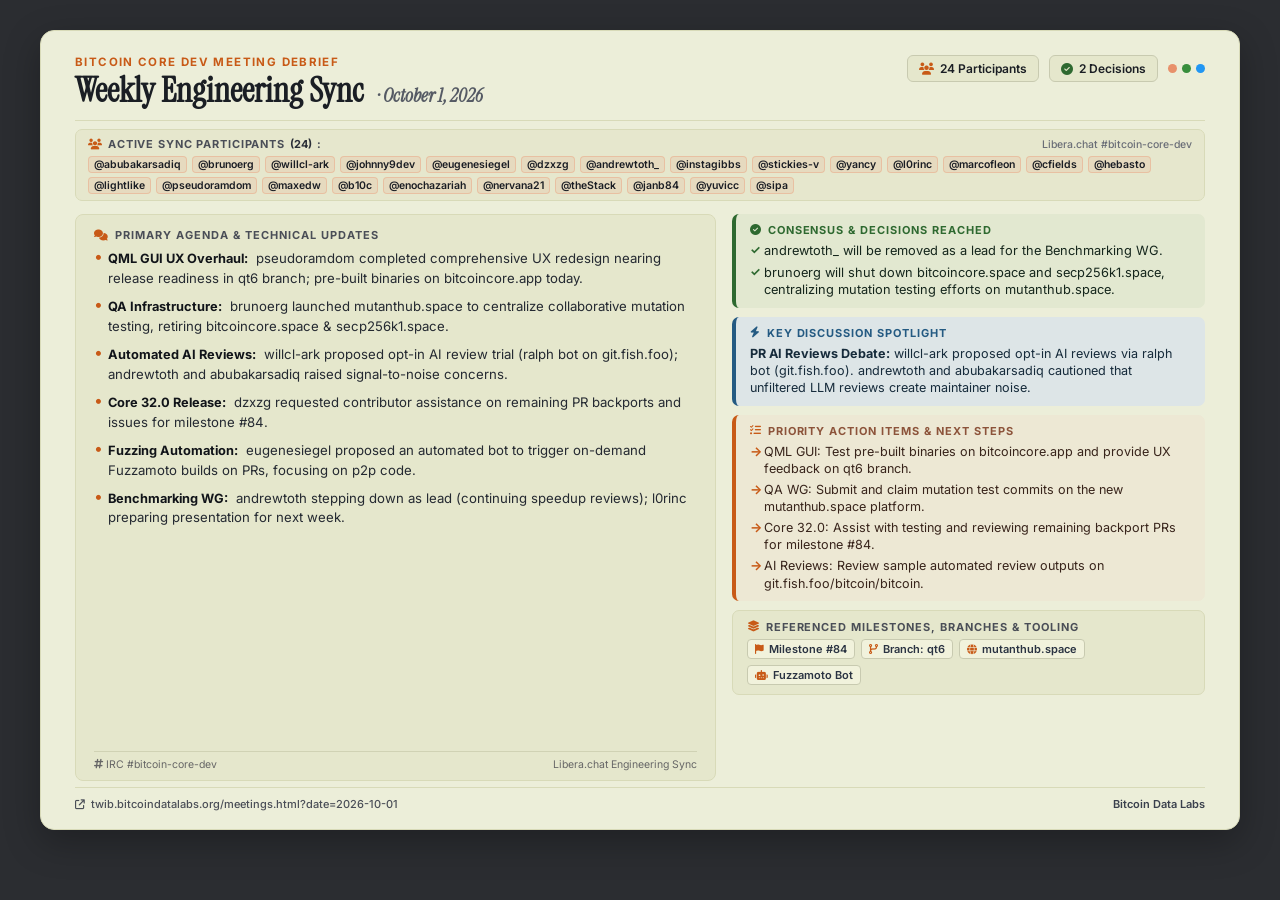
==== docs/meeting-card.html @ c8877c80 "feat(cards): high-density 1200x800 social card with full participant roster and discussion spotlight" ====
<!DOCTYPE html>
<html lang="en">
<head>
    <meta charset="UTF-8">
    <meta name="viewport" content="width=device-width, initial-scale=1.0">
    <title>Bitcoin Core Dev Meeting Card | Bitcoin Data Labs</title>
    
    <!-- Fonts -->
    <link rel="preconnect" href="https://fonts.googleapis.com">
    <link rel="preconnect" href="https://fonts.gstatic.com" crossorigin>
    <link href="https://fonts.googleapis.com/css2?family=Instrument+Serif:ital@0;1&family=Inter:wght@400;500;600;700&display=swap" rel="stylesheet">
    <link rel="stylesheet" href="https://cdnjs.cloudflare.com/ajax/libs/font-awesome/6.5.1/css/all.min.css">

    <style>
        :root {
            --bg-color: #ECEED9;
            --box-bg: #E5E7CC;
            --box-border: #D8DAB8;
            --accent-green: #2E6930;
            --accent-orange: #C85A17;
            --accent-blue: #245A82;
            --text-dark: #1A1E24;
            --text-muted: #555A64;
            --font-sans: 'Inter', -apple-system, BlinkMacSystemFont, "Segoe UI", Roboto, sans-serif;
            --font-serif: 'Instrument Serif', Georgia, serif;
        }

        * {
            box-sizing: border-box;
        }

        body {
            margin: 0;
            padding: 30px;
            background-color: #2B2D31;
            display: flex;
            justify-content: center;
            font-family: var(--font-sans);
            -webkit-font-smoothing: antialiased;
        }

        .meeting-social-card {
            width: 1200px;
            height: 800px;
            box-sizing: border-box;
            background-color: var(--bg-color);
            border: 1px solid #D8DAB8;
            border-radius: 14px;
            padding: 24px 34px 18px 34px;
            display: flex;
            flex-direction: column;
            justify-content: space-between;
            position: relative;
            overflow: hidden;
            box-shadow: 0 12px 36px rgba(0, 0, 0, 0.28);
        }

        /* Top Header */
        .card-header {
            display: flex;
            justify-content: space-between;
            align-items: flex-start;
            border-bottom: 1.5px solid #D8DAB8;
            padding-bottom: 11px;
        }

        .header-tag {
            font-size: 11.5px;
            font-weight: 700;
            letter-spacing: 0.12em;
            text-transform: uppercase;
            color: var(--accent-orange);
            margin-bottom: 3px;
        }

        .card-title-row {
            display: flex;
            align-items: baseline;
            gap: 14px;
        }

        .card-title {
            font-family: var(--font-serif);
            font-size: 34px;
            font-weight: 700;
            color: var(--text-dark);
            line-height: 1.1;
            margin: 0;
        }

        .card-date-badge {
            font-family: var(--font-serif);
            font-size: 19px;
            font-weight: 600;
            font-style: italic;
            color: var(--text-muted);
        }

        .header-right {
            display: flex;
            align-items: center;
            gap: 10px;
        }

        .meta-pill {
            background: #E5E7CC;
            border: 1px solid #C8CAB0;
            border-radius: 6px;
            padding: 5px 11px;
            font-size: 12px;
            font-weight: 600;
            color: var(--text-dark);
            display: flex;
            align-items: center;
            gap: 6px;
        }

        .logo-dots {
            display: flex;
            gap: 5px;
            align-items: center;
        }

        .logo-dot {
            width: 9px;
            height: 9px;
            border-radius: 50%;
        }

        /* Active Participants Strip */
        .active-participants-strip {
            display: flex;
            flex-direction: column;
            margin-top: 8px;
            margin-bottom: 4px;
            padding: 7px 12px 6px 12px;
            background-color: rgba(229, 231, 204, 0.85);
            border-radius: 7px;
            border: 1px solid #D8DAB8;
        }

        .participants-label {
            font-size: 11px;
            font-weight: 700;
            text-transform: uppercase;
            letter-spacing: 0.08em;
            color: #4A4E57;
            display: inline-flex;
            align-items: center;
            gap: 5px;
            white-space: nowrap;
        }

        .dev-pills-row {
            display: flex;
            flex-wrap: wrap;
            gap: 4px 5px;
            align-items: center;
            flex-grow: 1;
        }

        .dev-handle-pill {
            display: inline-flex;
            align-items: center;
            background-color: rgba(232, 145, 107, 0.14);
            border: 1px solid rgba(232, 145, 107, 0.35);
            border-radius: 4px;
            padding: 1px 5px;
            font-size: 10.5px;
            font-weight: 600;
            color: #1A1D24;
            font-family: var(--font-sans);
        }

        /* Main 2-Column Body */
        .card-body {
            display: grid;
            grid-template-columns: 1.15fr 0.85fr;
            gap: 16px;
            margin: 9px 0 6px 0;
            flex-grow: 1;
        }

        .card-col {
            display: flex;
            flex-direction: column;
            gap: 9px;
        }

        .card-box {
            background-color: var(--box-bg);
            border: 1px solid var(--box-border);
            border-radius: 8px;
            padding: 12px 16px;
            display: flex;
            flex-direction: column;
        }

        .topics-box {
            flex-grow: 1;
            display: flex;
            flex-direction: column;
            justify-content: space-between;
            padding: 13px 18px 9px 18px;
        }

        .box-title {
            font-size: 11px;
            font-weight: 700;
            text-transform: uppercase;
            letter-spacing: 0.09em;
            color: #4A4E57;
            margin-bottom: 7px;
            display: flex;
            align-items: center;
            gap: 6px;
        }

        .topics-list {
            list-style: none;
            padding: 0;
            margin: 0;
            display: flex;
            flex-direction: column;
            gap: 9.5px;
        }

        .topics-list li {
            font-family: var(--font-sans);
            font-size: 13.2px;
            line-height: 1.44;
            color: #242931;
            position: relative;
            padding-left: 14px;
        }

        .topics-list li::before {
            content: "•";
            position: absolute;
            left: 0;
            color: var(--accent-orange);
            font-size: 16px;
            line-height: 14px;
        }

        .topics-list li strong {
            font-family: var(--font-sans);
            font-size: 12.8px;
            font-weight: 700;
            color: #111419;
            margin-right: 4px;
        }

        /* Decisions Box (Green) */
        .decisions-card {
            border-left: 4px solid var(--accent-green);
            background-color: #E2E8D0;
            padding: 9px 14px;
            border-radius: 7px;
        }

        .decisions-list {
            list-style: none;
            padding: 0;
            margin: 0;
            display: flex;
            flex-direction: column;
            gap: 4px;
        }

        .decisions-list li {
            font-family: var(--font-sans);
            font-size: 12.8px;
            line-height: 1.36;
            color: #15261C;
            position: relative;
            padding-left: 14px;
        }

        .decisions-list li::before {
            content: "✓";
            position: absolute;
            left: 0;
            color: var(--accent-green);
            font-weight: bold;
            font-size: 12px;
        }

        /* Discussion Spotlight (Blue) */
        .spotlight-card {
            border-left: 4px solid var(--accent-blue);
            background-color: #DDE5E7;
            padding: 9px 14px;
            border-radius: 7px;
        }

        .spotlight-text {
            font-size: 12.6px;
            line-height: 1.38;
            color: #162B3B;
            margin: 0;
        }

        /* Action Items Box (Orange) */
        .actions-card {
            border-left: 4px solid var(--accent-orange);
            background-color: #EDE8D4;
            padding: 9px 14px;
            border-radius: 7px;
        }

        .actions-list {
            list-style: none;
            padding: 0;
            margin: 0;
            display: flex;
            flex-direction: column;
            gap: 4px;
        }

        .actions-list li {
            font-family: var(--font-sans);
            font-size: 12.6px;
            line-height: 1.36;
            color: #38241B;
            position: relative;
            padding-left: 14px;
        }

        .actions-list li::before {
            content: "→";
            position: absolute;
            left: 0;
            color: var(--accent-orange);
            font-weight: bold;
            font-size: 13px;
        }

        /* Referenced Artifacts & PRs */
        .artifacts-box {
            padding: 9px 14px;
            background-color: var(--box-bg);
            border: 1px solid var(--box-border);
            border-radius: 7px;
        }

        .artifacts-container {
            display: flex;
            flex-wrap: wrap;
            gap: 6px;
            align-items: center;
        }

        .artifact-pill {
            display: inline-flex;
            align-items: center;
            gap: 5px;
            background: #F1F2DC;
            border: 1px solid #C8CAB0;
            border-radius: 4px;
            padding: 2px 7px;
            font-family: var(--font-sans);
            font-size: 11px;
            font-weight: 600;
            color: #2A3342;
        }

        /* Footer */
        .card-footer {
            display: flex;
            justify-content: space-between;
            align-items: center;
            border-top: 1.5px solid #D8DAB8;
            padding-top: 9px;
            font-size: 11px;
            color: var(--text-muted);
        }

        .footer-link {
            color: #4A4E57;
            text-decoration: none;
            font-weight: 500;
            display: flex;
            align-items: center;
            gap: 6px;
        }
    </style>
</head>
<body>

    <!-- Executive Meeting Social Card Target (1200x800, 3:2 Widescreen) -->
    <div class="meeting-social-card" id="meeting-social-card">
        <div>
            <!-- Header -->
            <div class="card-header">
                <div>
                    <div class="header-tag">BITCOIN CORE DEV MEETING DEBRIEF</div>
                    <div class="card-title-row">
                        <h2 class="card-title">Weekly Engineering Sync</h2>
                        <span class="card-date-badge" id="mcard-date">Loading date...</span>
                    </div>
                </div>
                <div class="header-right">
                    <div class="meta-pill">
                        <i class="fa-solid fa-users" style="color: var(--accent-orange);"></i>
                        <span id="mcard-participants">--</span>
                    </div>
                    <div class="meta-pill">
                        <i class="fa-solid fa-circle-check" style="color: var(--accent-green);"></i>
                        <span id="mcard-decisions-count">--</span>
                    </div>
                    <div class="logo-dots">
                        <span class="logo-dot" style="background-color: #E8916B;"></span>
                        <span class="logo-dot" style="background-color: #388E3C;"></span>
                        <span class="logo-dot" style="background-color: #2196F3;"></span>
                    </div>
                </div>
            </div>

            <!-- Active Participants Strip -->
            <div class="active-participants-strip" id="mcard-participants-strip">
                <div style="display: flex; justify-content: space-between; align-items: center; margin-bottom: 5px;">
                    <span class="participants-label"><i class="fa-solid fa-users" style="color: var(--accent-orange);"></i> Active Sync Participants <span style="letter-spacing: 0; font-weight: 700; color: #2A2E37;">(<span id="mcard-active-count">0</span>)</span>:</span>
                    <span style="font-size: 10.5px; color: #6A6E77; font-weight: 500;">Libera.chat #bitcoin-core-dev</span>
                </div>
                <div class="dev-pills-row" id="mcard-dev-pills">
                    <span class="dev-handle-pill">Loading contributors...</span>
                </div>
            </div>
        </div>

        <!-- 2-Column Body -->
        <div class="card-body">
            <!-- Left Column: Topics Discussed -->
            <div class="card-box topics-box">
                <div>
                    <div class="box-title">
                        <i class="fa-solid fa-comments" style="color: var(--accent-orange);"></i>
                        <span>Primary Agenda & Technical Updates</span>
                    </div>
                    <ul class="topics-list" id="mcard-topics">
                        <li>Loading topics...</li>
                    </ul>
                </div>
                <div style="display: flex; justify-content: space-between; align-items: center; border-top: 1px solid #D0D2B4; padding-top: 6px; margin-top: 6px; font-size: 10.5px; color: #666;">
                    <span><i class="fa-solid fa-hashtag"></i> IRC #bitcoin-core-dev</span>
                    <span>Libera.chat Engineering Sync</span>
                </div>
            </div>

            <!-- Right Column: Decisions, Spotlight, Actions & References -->
            <div class="card-col">
                <!-- Consensus & Decisions -->
                <div class="decisions-card">
                    <div class="box-title" style="margin-bottom: 5px; color: var(--accent-green);">
                        <i class="fa-solid fa-circle-check"></i>
                        <span>Consensus & Decisions Reached</span>
                    </div>
                    <ul class="decisions-list" id="mcard-decisions">
                        <li>Loading decisions...</li>
                    </ul>
                </div>

                <!-- Discussion Spotlight -->
                <div class="spotlight-card" id="mcard-spotlight-box">
                    <div class="box-title" style="margin-bottom: 5px; color: var(--accent-blue);">
                        <i class="fa-solid fa-bolt"></i>
                        <span>Key Discussion Spotlight</span>
                    </div>
                    <p class="spotlight-text" id="mcard-spotlight-text">
                        <strong>PR AI Reviews:</strong> willcl-ark proposed opt-in automated reviews via ralph bot. andrewtoth and abubakarsadiq cautioned that raw LLM output creates maintainer noise without expert curation.
                    </p>
                </div>

                <!-- Priority Action Items -->
                <div class="actions-card">
                    <div class="box-title" style="margin-bottom: 5px; color: #8C533A;">
                        <i class="fa-solid fa-list-check" style="color: var(--accent-orange);"></i>
                        <span>Priority Action Items & Next Steps</span>
                    </div>
                    <ul class="actions-list" id="mcard-actions">
                        <li>Loading actions...</li>
                    </ul>
                </div>

                <!-- Key Artifacts, PRs & Platforms -->
                <div class="artifacts-box">
                    <div class="box-title" style="margin-bottom: 5px;">
                        <i class="fa-solid fa-layer-group" style="color: var(--accent-orange);"></i>
                        <span>Referenced Milestones, Branches & Tooling</span>
                    </div>
                    <div class="artifacts-container" id="mcard-artifacts">
                        <span class="artifact-pill">Loading references...</span>
                    </div>
                </div>
            </div>
        </div>

        <!-- Footer -->
        <div class="card-footer">
            <span class="footer-link">
                <i class="fa-solid fa-arrow-up-right-from-square" style="font-size: 10px;"></i>
                <span id="mcard-permalink-text">twib.bitcoindatalabs.org/meetings.html</span>
            </span>
            <span style="font-weight: 600; color: #3A404D;">Bitcoin Data Labs</span>
        </div>
    </div>

    <!-- Hydrate Card Script -->
    <script>
        const params = new URLSearchParams(window.location.search);
        const targetDate = params.get('date');

        function formatDate(dateStr) {
            try {
                const parts = dateStr.split('-');
                if (parts.length === 3) {
                    const dt = new Date(parts[0], parts[1] - 1, parts[2]);
                    return dt.toLocaleDateString('en-US', { month: 'long', day: 'numeric', year: 'numeric' });
                }
            } catch (e) {}
            return dateStr;
        }

        fetch('data/meetings.json')
            .then(res => {
                if (!res.ok) throw new Error("Could not fetch meetings.json");
                return res.json();
            })
            .then(meetings => {
                if (!Array.isArray(meetings) || meetings.length === 0) return;
                const meeting = targetDate ? (meetings.find(m => m.date === targetDate) || meetings[0]) : meetings[0];
                
                // 1. Date
                const dateEl = document.getElementById('mcard-date');
                if (dateEl) dateEl.textContent = `·  ${formatDate(meeting.date)}`;

                // 2. Stats
                const participantsEl = document.getElementById('mcard-participants');
                if (participantsEl) {
                    participantsEl.textContent = `${meeting.participant_count || 0} Participants`;
                }

                const decisions = meeting.decisions_made || [];
                const decisionsCountEl = document.getElementById('mcard-decisions-count');
                if (decisionsCountEl) {
                    decisionsCountEl.textContent = `${decisions.length} Decision${decisions.length === 1 ? '' : 's'}`;
                }

                // 3. Active Sync Participants (render full active roster)
                const devPillsEl = document.getElementById('mcard-dev-pills');
                const participants = meeting.active_participants || meeting.key_participants || [];
                const activeCountEl = document.getElementById('mcard-active-count');
                if (activeCountEl) {
                    activeCountEl.textContent = participants.length;
                }
                if (devPillsEl) {
                    if (participants.length > 0) {
                        devPillsEl.innerHTML = participants.map(p => {
                            const cleanNick = p.replace(/^@/, '');
                            return `<span class="dev-handle-pill">@${cleanNick}</span>`;
                        }).join('');
                    } else {
                        devPillsEl.innerHTML = `<span style="font-size: 11px; color: #777;">General IRC sync</span>`;
                    }
                }

                // 4. Topics (render up to 6 high-density topics)
                const topicsEl = document.getElementById('mcard-topics');
                if (topicsEl) {
                    let rawTopics = (meeting.card_topics && meeting.card_topics.length > 0) 
                        ? [...meeting.card_topics] 
                        : (meeting.topics_discussed || []).filter(td => !td.toLowerCase().includes('no update'));
                    
                    // Render up to 6 substantive topics
                    topicsEl.innerHTML = rawTopics.slice(0, 6).map(t => {
                        let clean = t.replace(/https?:\/\/\S+/g, '').trim().replace(/\s+\./g, '.');
                        if (clean.includes(':')) {
                            const [prefix, rest] = clean.split(':', 1);
                            const afterColon = clean.substring(prefix.length + 1).trim();
                            return `<li><strong>${prefix}:</strong> ${afterColon}</li>`;
                        }
                        return `<li>${clean}</li>`;
                    }).join('');
                }

                // 5. Consensus & Decisions
                const decisionsEl = document.getElementById('mcard-decisions');
                if (decisionsEl) {
                    if (decisions.length > 0) {
                        decisionsEl.innerHTML = decisions.map(d => `<li>${d.replace(/https?:\/\/\S+/g, '').trim()}</li>`).join('');
                    } else if (meeting.x_priority_takeaway) {
                        decisionsEl.innerHTML = `<li>${meeting.x_priority_takeaway}</li>`;
                    } else {
                        decisionsEl.innerHTML = `<li>No formal consensus items or lead transitions recorded.</li>`;
                    }
                }

                // 6. Discussion Spotlight
                const spotlightTextEl = document.getElementById('mcard-spotlight-text');
                const spotlightBoxEl = document.getElementById('mcard-spotlight-box');
                if (spotlightTextEl && spotlightBoxEl) {
                    // Check if AI review debate is present in meeting
                    const aiTopic = (meeting.topics_discussed || []).find(t => t.toLowerCase().includes('automated ai') || t.toLowerCase().includes('ai reviews'));
                    if (aiTopic) {
                        spotlightTextEl.innerHTML = `<strong>PR AI Reviews Debate:</strong> willcl-ark proposed opt-in AI reviews via ralph bot (git.fish.foo). andrewtoth and abubakarsadiq cautioned that unfiltered LLM reviews create maintainer noise.`;
                        spotlightBoxEl.style.display = 'block';
                    } else if (meeting.x_priority_takeaway) {
                        spotlightTextEl.innerHTML = `<strong>Focus Priority:</strong> ${meeting.x_priority_takeaway}`;
                        spotlightBoxEl.style.display = 'block';
                    } else {
                        spotlightBoxEl.style.display = 'none';
                    }
                }

                // 7. Action Items (render up to 4 items)
                const actionsEl = document.getElementById('mcard-actions');
                const actions = meeting.action_items || [];
                if (actionsEl) {
                    if (actions.length > 0) {
                        actionsEl.innerHTML = actions.slice(0, 4).map(a => `<li>${a.replace(/https?:\/\/\S+/g, '').trim()}</li>`).join('');
                    } else {
                        actionsEl.innerHTML = `<li>Continue ongoing code review on active PRs.</li>`;
                    }
                }

                // 8. Key Artifacts & References
                const artifactsEl = document.getElementById('mcard-artifacts');
                if (artifactsEl) {
                    let artifacts = meeting.referenced_artifacts || [];
                    if (!artifacts || artifacts.length === 0) {
                        const prs = meeting.mentioned_prs || [];
                        artifacts = prs.map(p => ({ label: `Milestone #${p}`, icon: 'flag' }));
                        if (meeting.date === '2026-10-01') {
                            artifacts.push({ label: 'Branch: qt6', icon: 'code-branch' });
                            artifacts.push({ label: 'mutanthub.space', icon: 'globe' });
                            artifacts.push({ label: 'Fuzzamoto Bot', icon: 'robot' });
                        }
                    }
                    if (artifacts.length > 0) {
                        artifactsEl.innerHTML = artifacts.map(art => {
                            const iconClass = art.icon ? `fa-${art.icon}` : 'fa-tag';
                            return `<span class="artifact-pill"><i class="fa-solid ${iconClass}" style="color: var(--accent-orange); font-size: 10px;"></i>${art.label}</span>`;
                        }).join('');
                    } else {
                        artifactsEl.innerHTML = `<span class="artifact-pill" style="color:#777;">None</span>`;
                    }
                }

                // 9. Permalink
                const permalinkEl = document.getElementById('mcard-permalink-text');
                if (permalinkEl && meeting.date) {
                    permalinkEl.textContent = `twib.bitcoindatalabs.org/meetings.html?date=${meeting.date}`;
                }

                // Signal ready
                document.body.setAttribute('data-loaded', 'true');
            })
            .catch(err => {
                console.error("Hydration error:", err);
                document.body.setAttribute('data-loaded', 'true');
            });
    </script>
</body>
</html>
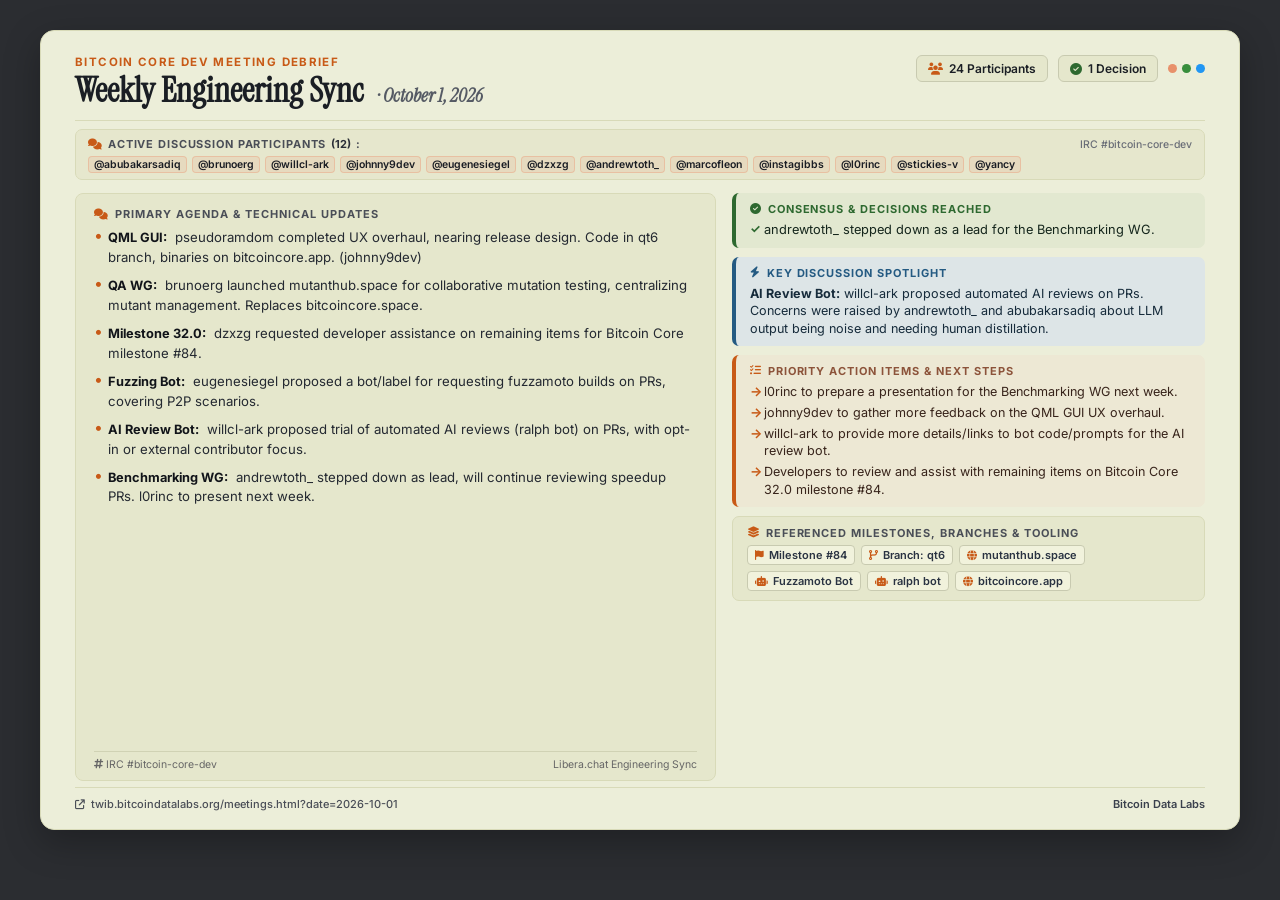
==== commit 3689c63c: "feat(cards): active discussion participant filtering and dynamic spotlight debate" ====
--- a/docs/meeting-card.html
+++ b/docs/meeting-card.html
@@ -420,8 +420,8 @@
             <!-- Active Participants Strip -->
             <div class="active-participants-strip" id="mcard-participants-strip">
                 <div style="display: flex; justify-content: space-between; align-items: center; margin-bottom: 5px;">
-                    <span class="participants-label"><i class="fa-solid fa-users" style="color: var(--accent-orange);"></i> Active Sync Participants <span style="letter-spacing: 0; font-weight: 700; color: #2A2E37;">(<span id="mcard-active-count">0</span>)</span>:</span>
-                    <span style="font-size: 10.5px; color: #6A6E77; font-weight: 500;">Libera.chat #bitcoin-core-dev</span>
+                    <span class="participants-label"><i class="fa-solid fa-comments" style="color: var(--accent-orange);"></i> Active Discussion Participants <span style="letter-spacing: 0; font-weight: 700; color: #2A2E37;">(<span id="mcard-active-count">0</span>)</span>:</span>
+                    <span style="font-size: 10.5px; color: #6A6E77; font-weight: 500;">IRC #bitcoin-core-dev</span>
                 </div>
                 <div class="dev-pills-row" id="mcard-dev-pills">
                     <span class="dev-handle-pill">Loading contributors...</span>
@@ -600,10 +600,14 @@
                 const spotlightTextEl = document.getElementById('mcard-spotlight-text');
                 const spotlightBoxEl = document.getElementById('mcard-spotlight-box');
                 if (spotlightTextEl && spotlightBoxEl) {
-                    // Check if AI review debate is present in meeting
-                    const aiTopic = (meeting.topics_discussed || []).find(t => t.toLowerCase().includes('automated ai') || t.toLowerCase().includes('ai reviews'));
-                    if (aiTopic) {
-                        spotlightTextEl.innerHTML = `<strong>PR AI Reviews Debate:</strong> willcl-ark proposed opt-in AI reviews via ralph bot (git.fish.foo). andrewtoth and abubakarsadiq cautioned that unfiltered LLM reviews create maintainer noise.`;
+                    if (meeting.spotlight_debate) {
+                        let text = meeting.spotlight_debate.replace(/https?:\/\/\S+/g, '').trim();
+                        if (text.includes(':')) {
+                            const [head, rest] = text.split(':', 1);
+                            spotlightTextEl.innerHTML = `<strong>${head.trim()}:</strong> ${text.substring(head.length + 1).trim()}`;
+                        } else {
+                            spotlightTextEl.innerHTML = text;
+                        }
                         spotlightBoxEl.style.display = 'block';
                     } else if (meeting.x_priority_takeaway) {
                         spotlightTextEl.innerHTML = `<strong>Focus Priority:</strong> ${meeting.x_priority_takeaway}`;
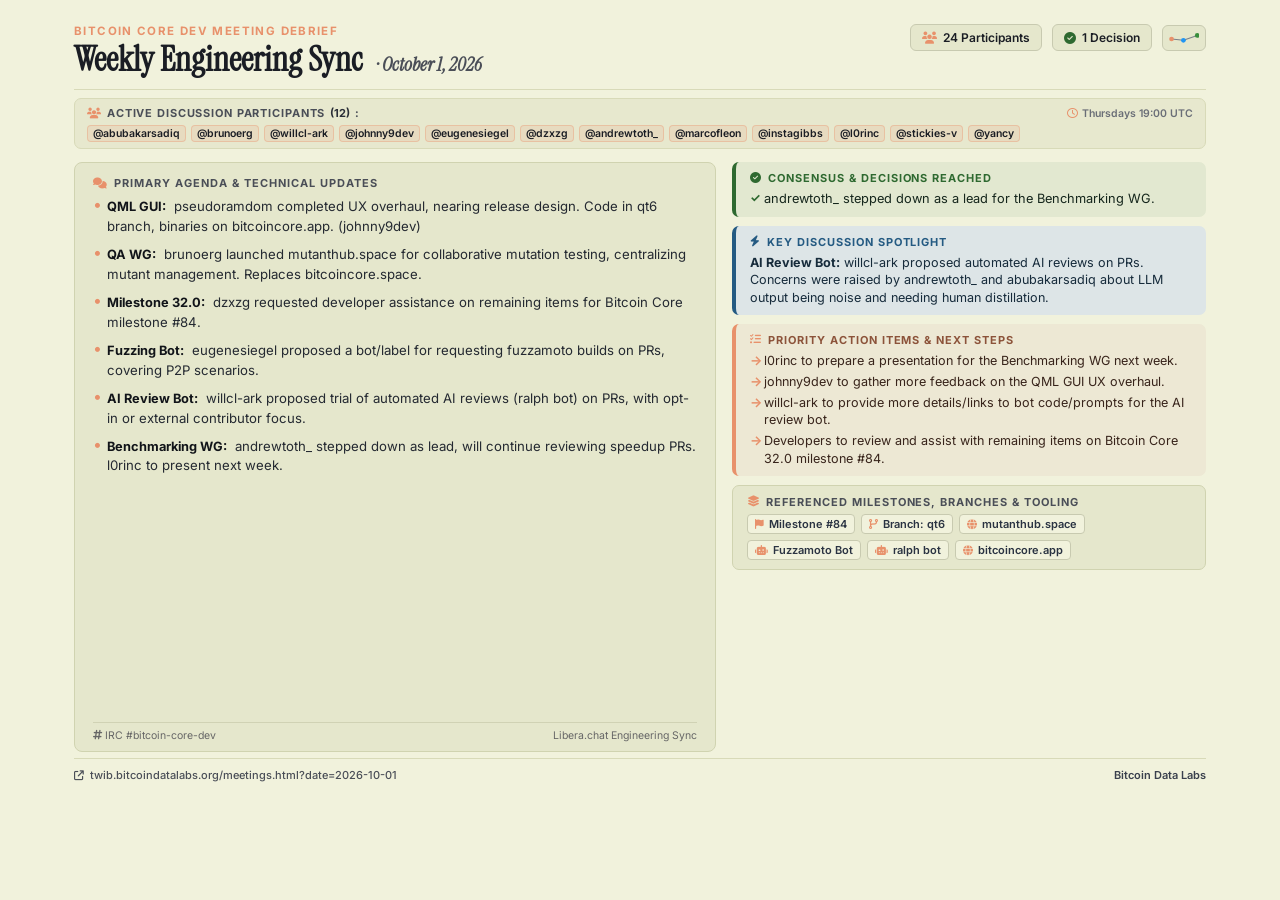
==== commit f1c9927b: "fix(ui): eliminate black corners, fix BDL constellation logo, and deduplicate IRC labels" ====
--- a/docs/meeting-card.html
+++ b/docs/meeting-card.html
@@ -13,14 +13,15 @@
 
     <style>
         :root {
-            --bg-color: #ECEED9;
+            --bg-color: #F1F2DC;
             --box-bg: #E5E7CC;
-            --box-border: #D8DAB8;
+            --box-border: #D0D3B0;
             --accent-green: #2E6930;
-            --accent-orange: #C85A17;
+            --accent-orange: #E8916B;
             --accent-blue: #245A82;
-            --text-dark: #1A1E24;
-            --text-muted: #555A64;
+            --text-dark: #1A1D24;
+            --text-muted: #4A4E57;
+            --dim-text: #6B707B;
             --font-sans: 'Inter', -apple-system, BlinkMacSystemFont, "Segoe UI", Roboto, sans-serif;
             --font-serif: 'Instrument Serif', Georgia, serif;
         }
@@ -31,10 +32,11 @@
 
         body {
             margin: 0;
-            padding: 30px;
-            background-color: #2B2D31;
+            padding: 0;
+            background-color: var(--bg-color);
             display: flex;
             justify-content: center;
+            align-items: center;
             font-family: var(--font-sans);
             -webkit-font-smoothing: antialiased;
         }
@@ -44,15 +46,15 @@
             height: 800px;
             box-sizing: border-box;
             background-color: var(--bg-color);
-            border: 1px solid #D8DAB8;
-            border-radius: 14px;
+            border: none;
+            border-radius: 0;
             padding: 24px 34px 18px 34px;
             display: flex;
             flex-direction: column;
             justify-content: space-between;
             position: relative;
             overflow: hidden;
-            box-shadow: 0 12px 36px rgba(0, 0, 0, 0.28);
+            box-shadow: none;
         }
 
         /* Top Header */
@@ -115,16 +117,14 @@
             gap: 6px;
         }
 
-        .logo-dots {
-            display: flex;
-            gap: 5px;
-            align-items: center;
-        }
-
-        .logo-dot {
-            width: 9px;
-            height: 9px;
-            border-radius: 50%;
+        .bdl-brand-mark {
+            display: flex;
+            align-items: center;
+            justify-content: center;
+            padding: 3px 6px;
+            background: #E5E7CC;
+            border: 1px solid #C8CAB0;
+            border-radius: 6px;
         }
 
         /* Active Participants Strip */
@@ -409,10 +409,14 @@
                         <i class="fa-solid fa-circle-check" style="color: var(--accent-green);"></i>
                         <span id="mcard-decisions-count">--</span>
                     </div>
-                    <div class="logo-dots">
-                        <span class="logo-dot" style="background-color: #E8916B;"></span>
-                        <span class="logo-dot" style="background-color: #388E3C;"></span>
-                        <span class="logo-dot" style="background-color: #2196F3;"></span>
+                    <div class="bdl-brand-mark" title="Bitcoin Data Labs">
+                        <svg width="30" height="18" viewBox="890 35 460 140" fill="none" xmlns="http://www.w3.org/2000/svg">
+                            <line x1="929" y1="120" x2="1111" y2="140" stroke="#7A808A" stroke-width="16" stroke-linecap="round"/>
+                            <line x1="1111" y1="140" x2="1323" y2="65" stroke="#7A808A" stroke-width="16" stroke-linecap="round"/>
+                            <circle cx="929" cy="120" r="36" fill="#E8916B"/>
+                            <circle cx="1111" cy="140" r="36" fill="#2196F3"/>
+                            <circle cx="1323" cy="65" r="36" fill="#388E3C"/>
+                        </svg>
                     </div>
                 </div>
             </div>
@@ -420,8 +424,8 @@
             <!-- Active Participants Strip -->
             <div class="active-participants-strip" id="mcard-participants-strip">
                 <div style="display: flex; justify-content: space-between; align-items: center; margin-bottom: 5px;">
-                    <span class="participants-label"><i class="fa-solid fa-comments" style="color: var(--accent-orange);"></i> Active Discussion Participants <span style="letter-spacing: 0; font-weight: 700; color: #2A2E37;">(<span id="mcard-active-count">0</span>)</span>:</span>
-                    <span style="font-size: 10.5px; color: #6A6E77; font-weight: 500;">IRC #bitcoin-core-dev</span>
+                    <span class="participants-label"><i class="fa-solid fa-users" style="color: var(--accent-orange);"></i> Active Discussion Participants <span style="letter-spacing: 0; font-weight: 700; color: #2A2E37;">(<span id="mcard-active-count">0</span>)</span>:</span>
+                    <span style="font-size: 10.5px; color: #6A6E77; font-weight: 600;"><i class="fa-regular fa-clock" style="color: var(--accent-orange); margin-right: 4px;"></i>Thursdays 19:00 UTC</span>
                 </div>
                 <div class="dev-pills-row" id="mcard-dev-pills">
                     <span class="dev-handle-pill">Loading contributors...</span>
